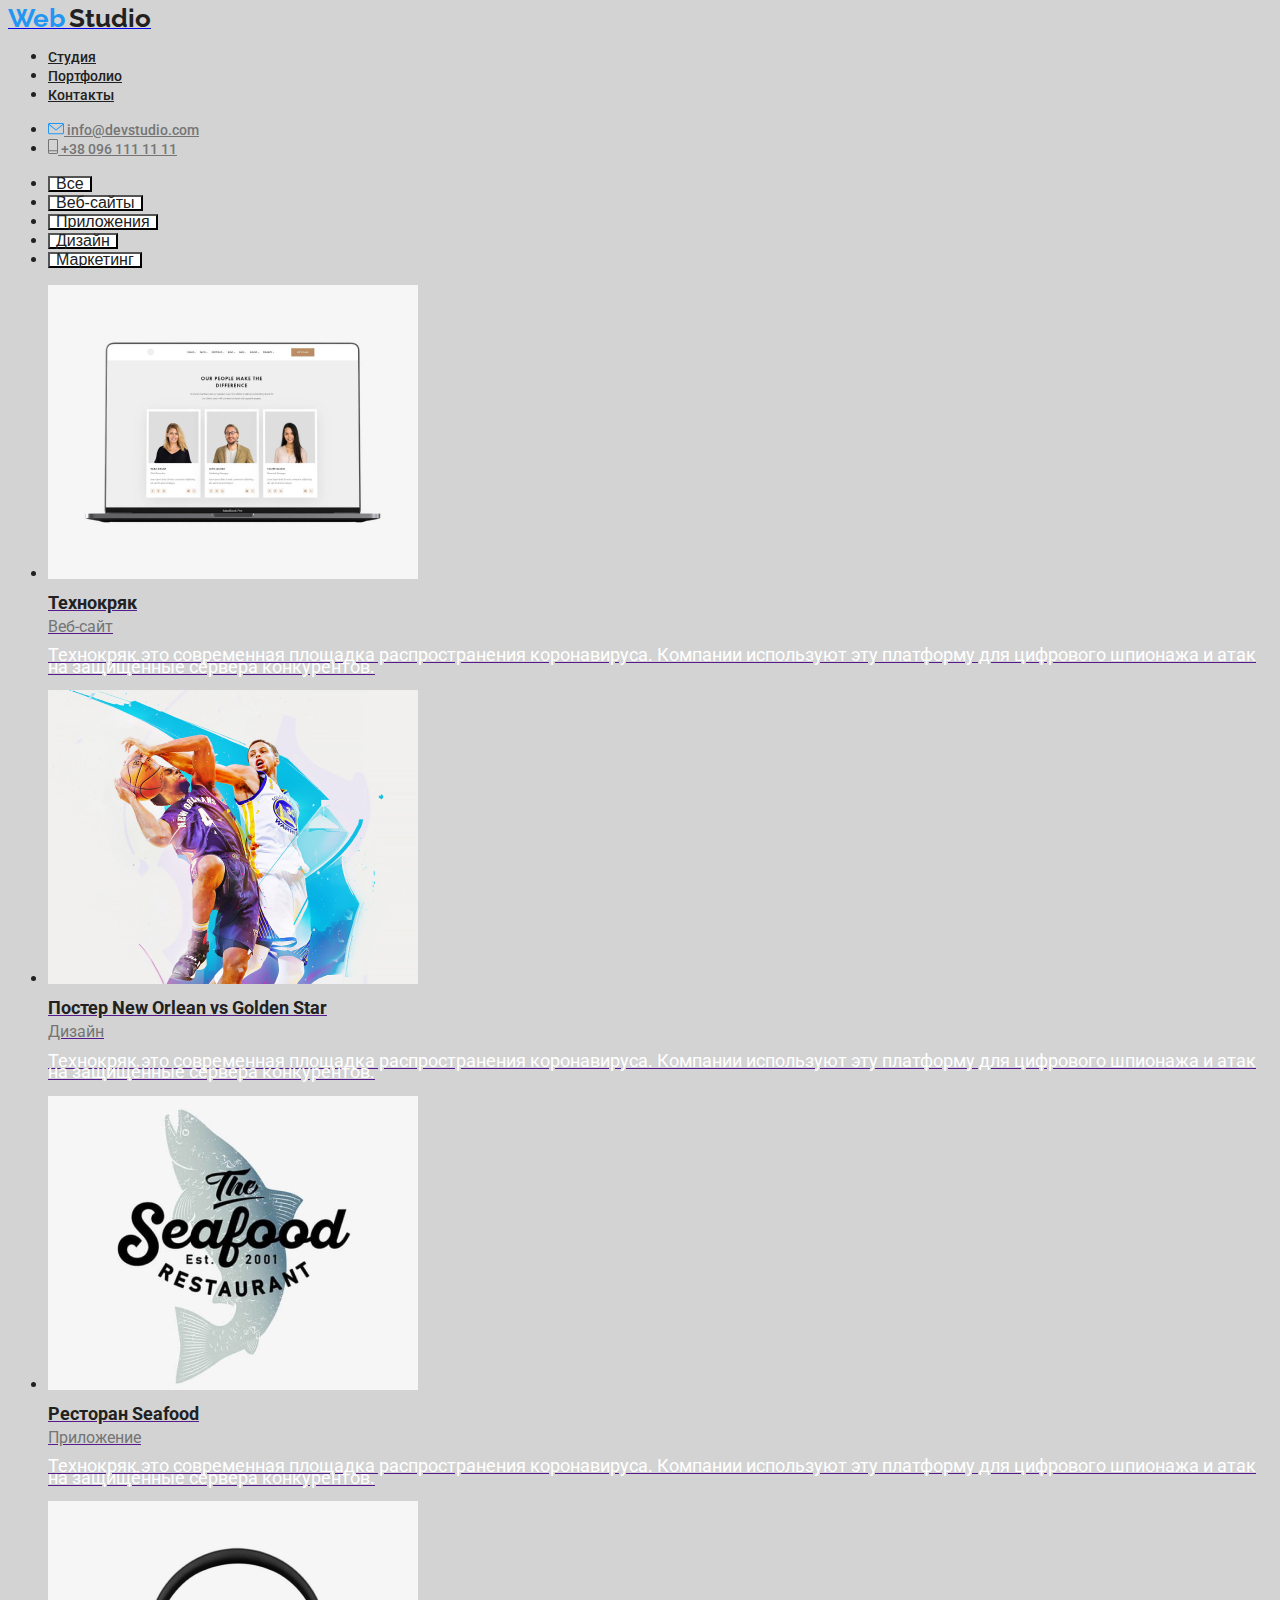
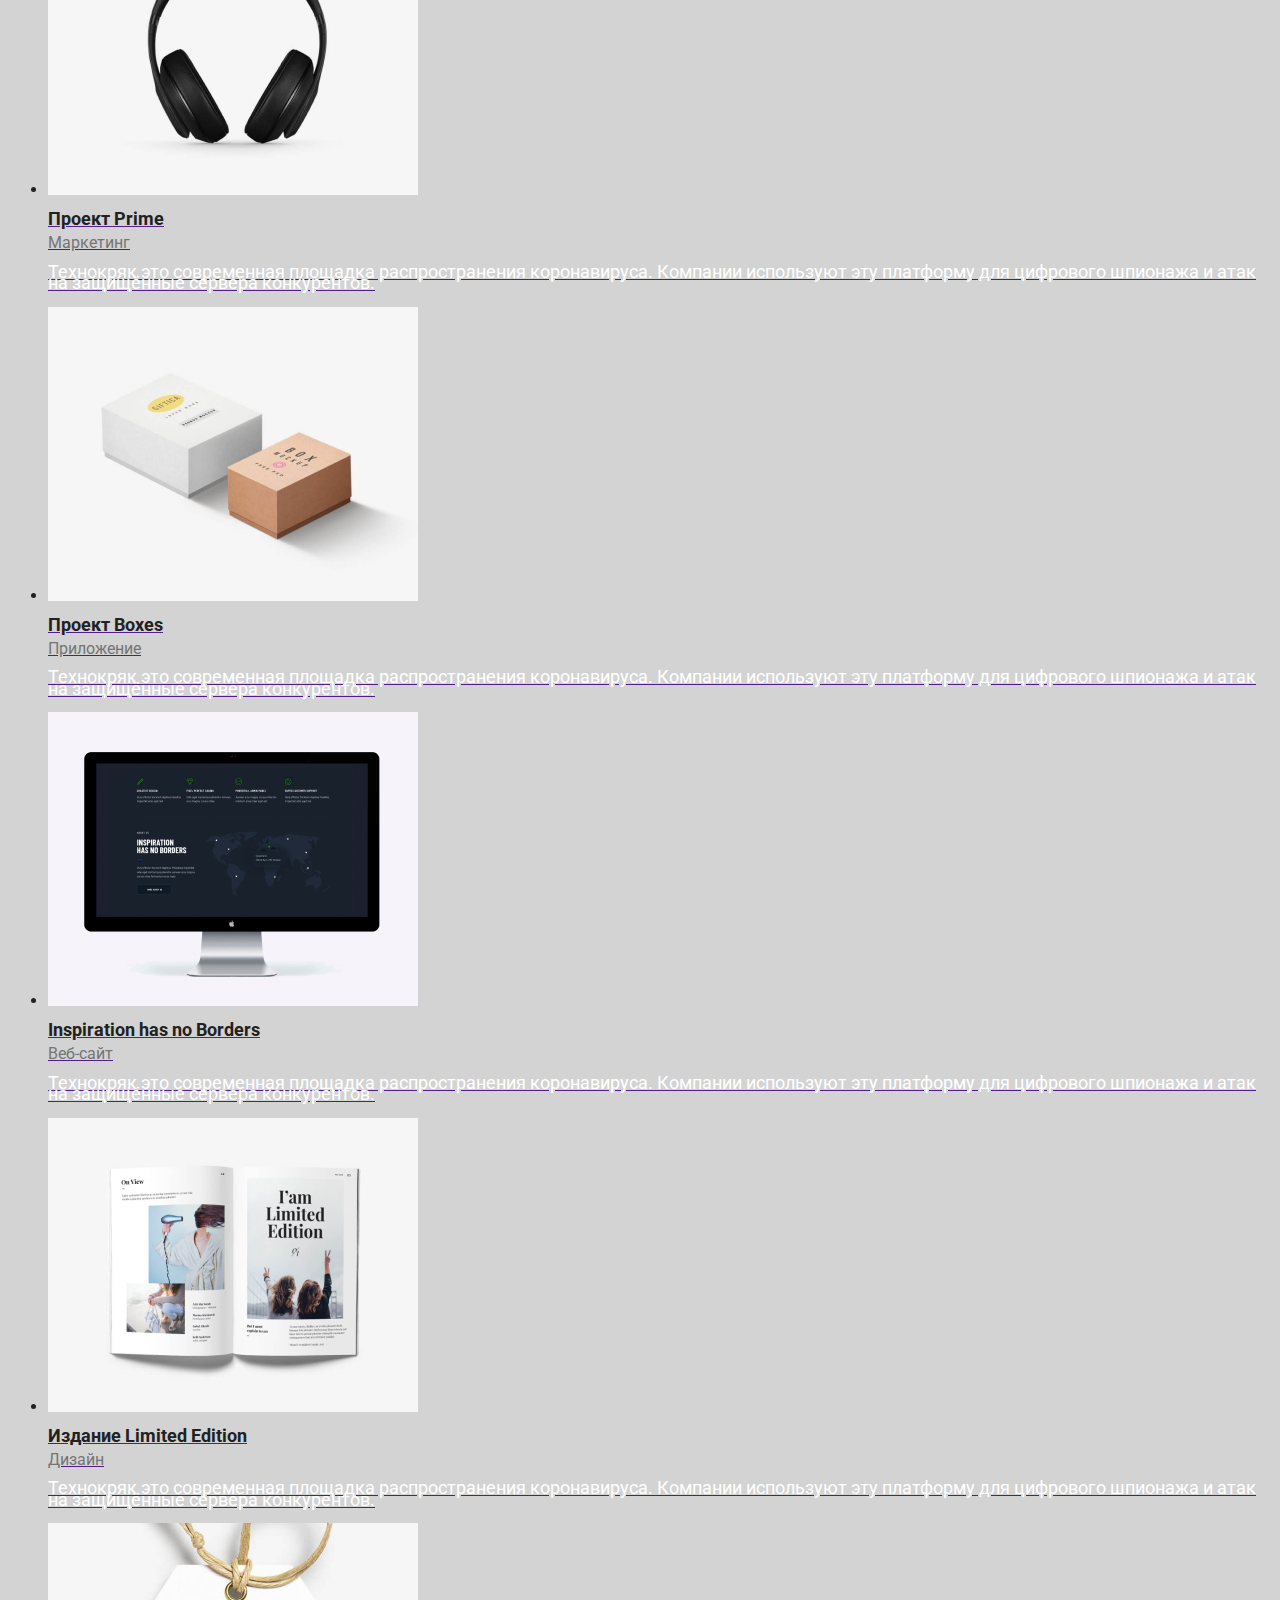
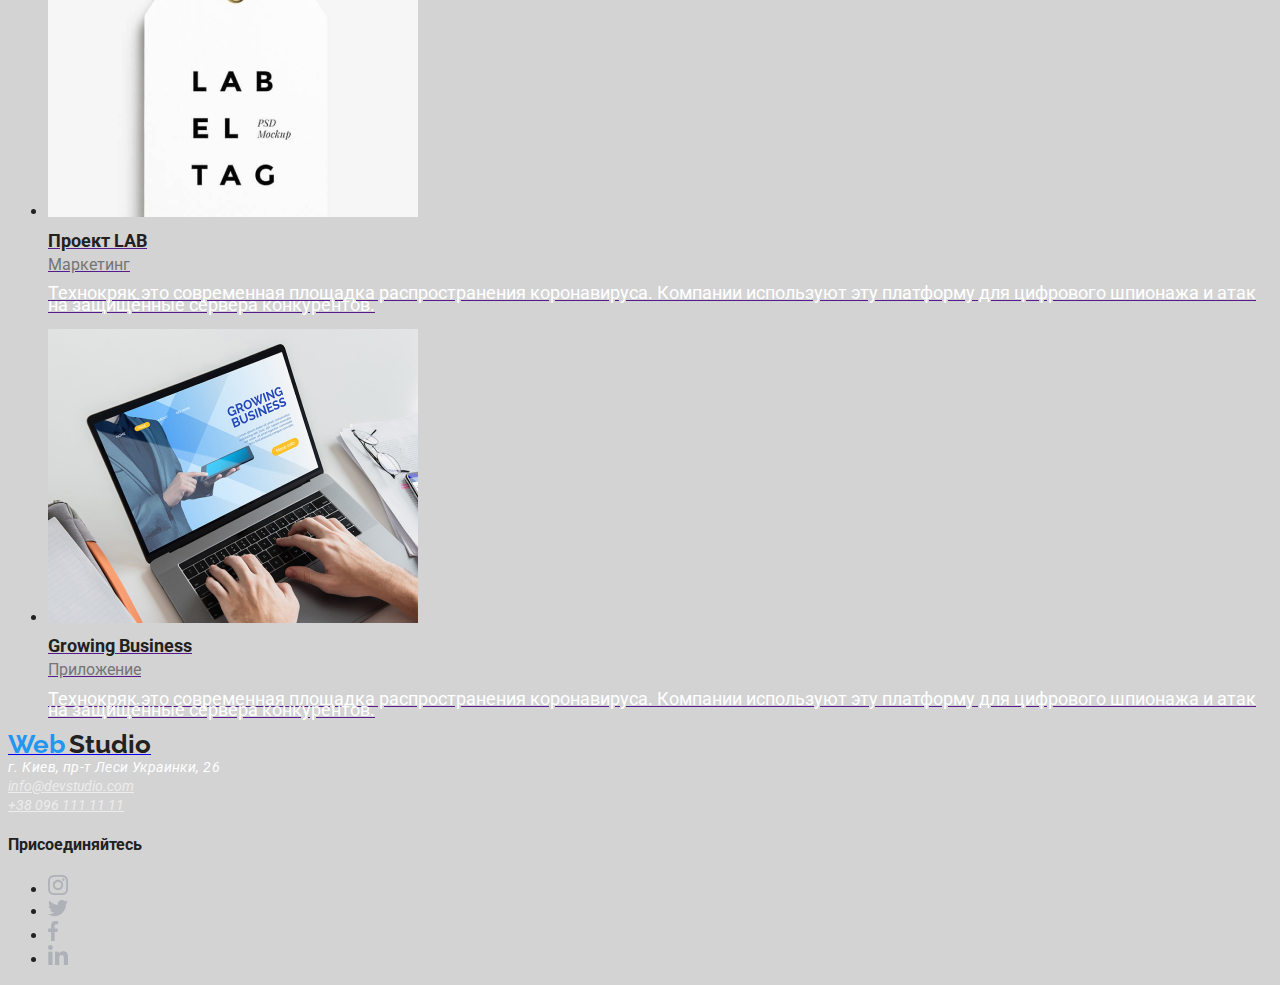
==== portfolio.html @ d421c1b0 "hw3" ====
<!DOCTYPE html>
<html lang="ru">
<head>
    <meta charset="UTF-8">
    <meta name="viewport" content="width=device-width, initial-scale=1.0">
    <title>Web Studio</title>
    <link href="https://fonts.googleapis.com/css2?family=Raleway&family=Roboto:wght@400;500;700;900&display=swap" rel="stylesheet">
    <link rel="stylesheet" href="./css/style.css">
</head>
<body>
    <!--Шапка-->
  <header>
      <nav>
            <a class="logo" href="./index.html"><span class="logo-web"> Web</span> <span class="logo-studio">Studio</span></a>
               <ul class="site-nav">
                   <li><a class="site-nav-studio" href="./index.html">Студия</a></li>
                   <li><a class="site-nav-portfolio" href="./portfolio.html">Портфолио</a></li>
                   <li><a class="site-nav-contacts" href="">Контакты</a></li>
               </ul>

                <ul class=" contacts-nav">
                   <li><a class="contacts-nav-meil" href="mailto:info@devstudio.com"><img src="./img/envelope.svg" alt="logo"> info@devstudio.com</a></li>
                   <li><a class="contacts-nav-tel" href="tel:+380961111111"><img src="./img/Vector.svg" alt="logo"> +38 096 111 11 11</a></li>
               </ul>
       </nav>

   </header> 
<!--main conteiner-->
     <main>
         <ul>
             <li><button class="button" type="button">Все</button></li>
             <li><button class="button" type="button">Веб-сайты</button></li>
             <li><button class="button" type="button">Приложения</button></li>
             <li><button class="button" type="button">Дизайн</button></li>
             <li><button class="button" type="button">Маркетинг</button></li>
         </ul>

          <ul>
              <li>
                  <a href=""><img src="./img/portfolio/tehnokryak.jpg" alt="Технокряк" width="370">
                  <h2 class="galery-title">Технокряк</h2>
                  <p class="galery-description">Веб-сайт</p>
                  <p class="description-text">Технокряк это современная площадка распространения коронавируса. Компании используют эту платформу для цифрового шпионажа и атак на защищённые сервера конкурентов.</p></a>
              </li>

              <li>
                  <a href=""><img src="./img/portfolio/new-orlean.jpg" alt="Постер New Orlean vs Golden Star" width="370">
                  <h2 class="galery-title">Постер New Orlean vs Golden Star</h2>
                  <p class="galery-description">Дизайн</p>
                  <p class="description-text">Технокряк это современная площадка распространения коронавируса. Компании используют эту платформу для цифрового шпионажа и атак на защищённые сервера конкурентов.</p></a>
             </li>
              <li>
                 <a href=""><img src="./img/portfolio/seafood.jpg" alt="Ресторан Seafood" width="370">
                 <h2 class="galery-title">Ресторан Seafood</h2>
                 <p class="galery-description">Приложение</p>
                 <p class="description-text">Технокряк это современная площадка распространения коронавируса. Компании используют эту платформу для цифрового шпионажа и атак на защищённые сервера конкурентов.</p></a>
             </li>

              <li>
                 <a href=""><img src="./img/portfolio/prime.jpg" alt="Проект Prime" width="370">
                 <h2 class="galery-title">Проект Prime</h2>
                 <p class="galery-description">Маркетинг</p>
                 <p class="description-text">Технокряк это современная площадка распространения коронавируса. Компании используют эту платформу для цифрового шпионажа и атак на защищённые сервера конкурентов.</p></a>
             </li>

              <li>
                 <a href=""><img src="./img/portfolio/boxes.jpg" alt="Проект Boxes" width="370">
                 <h2 class="galery-title">Проект Boxes</h2>
                 <p class="galery-description">Приложение</p>
                 <p class="description-text">Технокряк это современная площадка распространения коронавируса. Компании используют эту платформу для цифрового шпионажа и атак на защищённые сервера конкурентов.</p></a>
             </li>

              <li>
                 <a href=""><img src="./img/portfolio/inspiration.jpg" alt="Inspiration has no Borders" width="370">
                 <h2 class="galery-title">Inspiration has no Borders</h2>
                 <p class="galery-description">Веб-сайт</p>
                 <p class="description-text">Технокряк это современная площадка распространения коронавируса. Компании используют эту платформу для цифрового шпионажа и атак на защищённые сервера конкурентов.</p></a>
             </li>

              <li>
                 <a href=""><img src="./img/portfolio/limited.jpg" alt="Издание Limited Edition" width="370">
                 <h2 class="galery-title">Издание Limited Edition</h2>
                 <p class="galery-description">Дизайн</p>
                 <p class="description-text">Технокряк это современная площадка распространения коронавируса. Компании используют эту платформу для цифрового шпионажа и атак на защищённые сервера конкурентов.</p></a>
             </li>

              <li>
                 <a href=""><img src="./img/portfolio/lab.jpg" alt="Проект LAB" width="370">
                 <h2 class="galery-title">Проект LAB</h2>
                 <p class="galery-description">Маркетинг</p>
                 <p class="description-text">Технокряк это современная площадка распространения коронавируса. Компании используют эту платформу для цифрового шпионажа и атак на защищённые сервера конкурентов.</p></a>
             </li>

             <li>
                 <a href=""><img src="./img/portfolio/growing.jpg" alt="Growing Business" width="370">
                 <h2 class="galery-title">Growing Business</h2>
                 <p class="galery-description">Приложение</p>
                 <p class="description-text">Технокряк это современная площадка распространения коронавируса. Компании используют эту платформу для цифрового шпионажа и атак на защищённые сервера конкурентов.</p></a>
             </li>
         </ul>
     </main>

      <!---Подвал-->
      <footer>
        <a class="logo" href="./index.html"><span class="logo-web"> Web</span> <span class="logo-studio">Studio</span></a>
    
        <address class="address-footer">
          <span class="address">г. Киев, пр-т Леси Украинки, 26</span> <br>
          <a class="contacts-footer-meil" href="mailto:info@devstudio.com">info@devstudio.com</a> <br>
          <a class="contacts-footer-tel" href="tel:+380961111111">+38 096 111 11 11</a>
        </address>
    
    <!---Присоединяйтесь-->
    <h4 class="social-networks-title">Присоединяйтесь</h4>
    <ul class="social-networks-list">
        <li><a class="linc" href=""><img src="./img/instagram2.svg" alt="instagram"></a></li>
        <li><a class="linc" href=""><img src="./img/twitter.svg" alt="twitter"></a></li>
        <li><a class="linc" href=""><img src="./img/fb.svg" alt="facebook"></a></li>
        <li><a class="linc" href=""><img src="./img/ld.svg" alt="in"></a></li>
           
    </ul>

   </footer>
</body>
</html>
---- css/style.css ----
/*Основной цвет текста #212121 */ 
/*Вторичный цвет текста #757575 */
/*Белый цвет текста #FFFFFF */
/*Акцент #2196F3 */
:root{
    --main-text-color:#212121;
    --secondary-text-color:#757575;
    --white-text-color:#FFFFFF;
    --accent-text-color:#2196F3;
}

body{
    font-family: Roboto,sans-serif;
    color:var(--main-text-color);
    background-color: lightgrey;
}

.logo-web{
    color:var(--accent-text-color);
    font-family: Raleway;
    font-style: normal;
    font-weight: bold;
    font-size: 26px;
    line-height: 0.84;
}

.logo-studio{
    color:var(--main-text-color); 
    font-family: Raleway;
    font-style: normal;
    font-weight: bold;
    font-size: 26px;
    line-height: 0.84;
}
.logo-studio:hover{
    color:var(--accent-text-color);
}


.logo:focus{
    color:var(--accent-text-color);
}

.site-nav >li>a{
    color:var(--main-text-color);
    font-weight: 500;
    font-size: 14px;
    line-height: 0.85;
    
}
.site-nav>li>a:hover{
    color:var(--accent-text-color);
}
.site-nav>li>a:focus{
    color:var(--accent-text-color);
}
.contacts-nav>li>a{
    color:var(--secondary-text-color);
    font-weight: 500;
    font-size: 14px;
    line-height: 0.85;
}
.contacts-nav>li>a:hover{
    color:var(--accent-text-color);
}
.contacts-nav>li>a:focus{
    color:var(--accent-text-color);
}
.hero-section-title{
 color:var(--white-text-color);
 font-weight: 900;
 font-size: 44px;
 line-height: 0.73;
}
.hero-section-button{
 color:var(--white-text-color);
 font-weight: bold;
 font-size: 16px;
 line-height: 0.53;
 background-color:var(--accent-text-color);
}
.hero-section-button:hover{
    color:var(--accent-text-color);
    background-color:var(--white-text-color);  
}
.hero-section-button:focus{
    color:var(--accent-text-color);
    background-color:var(--white-text-color);  
}
.advantages-title{
 font-weight: bold;
 font-size: 14px;
 line-height: 0.86;

}
.advantages-description{
 color:var(--secondary-text-color);
 font-weight: normal;  
 font-size: 14px;
 line-height: 0.58;
}
.section-title{
 font-weight: bold;   
 font-size: 36px;
 line-height: 0.86;

}
.work-section-title{
 color:var(--white-text-color);
 font-weight: bold;
 font-size: 14px;
 line-height: 0.88;
}
.command-name{
 font-style: normal;
 font-weight: 500;
 font-size: 16px;
 line-height: 0.84;
}
.description{
 color:var(--secondary-text-color);   
 font-weight: normal;
 font-size: 16px;
 line-height: 0.84;
}
.address{
    color:var(--white-text-color);
    font-weight: normal;
    font-size: 14px;
    line-height: 0.58;
    letter-spacing: 0.03em;
}
.contacts-footer-meil{
    color: rgba(255, 255, 255, 0.6);
    font-weight: normal;
    font-size: 14px;
    line-height: 0.58;
}

.contacts-footer-tel{
    color: rgba(255, 255, 255, 0.6);
    font-weight: normal;
    font-size: 14px;
    line-height: 0.58;
}

.galery-title{
 color:var(--main-text-color);
 font-weight: bold;
 font-size: 18px;
 line-height: 0.5;
}
.galery-description{
 color:var(--secondary-text-color);   
 font-weight: normal;
 font-size: 16px;
 line-height: 0.53;
}
.description-text{
 color:var(--white-text-color);   
 font-weight: normal;
 font-size: 18px;
 line-height: 0.64;
}
.button{
 background:var(--white-text-color);
 color:var(--main-text-color);  
 font-weight: 500;
 font-size: 16px;
 line-height: 0.62;
}
.button:hover{
    background:var(--accent-text-color);
    color:var(--white-text-color); 
    font-weight: 500;
    font-size: 16px;
    line-height: 0.62;
   }

   .button:focus{
    background:var(--accent-text-color);
    color:var(--white-text-color); 
    font-weight: 500;
    font-size: 16px;
    line-height: 0.62;
   }
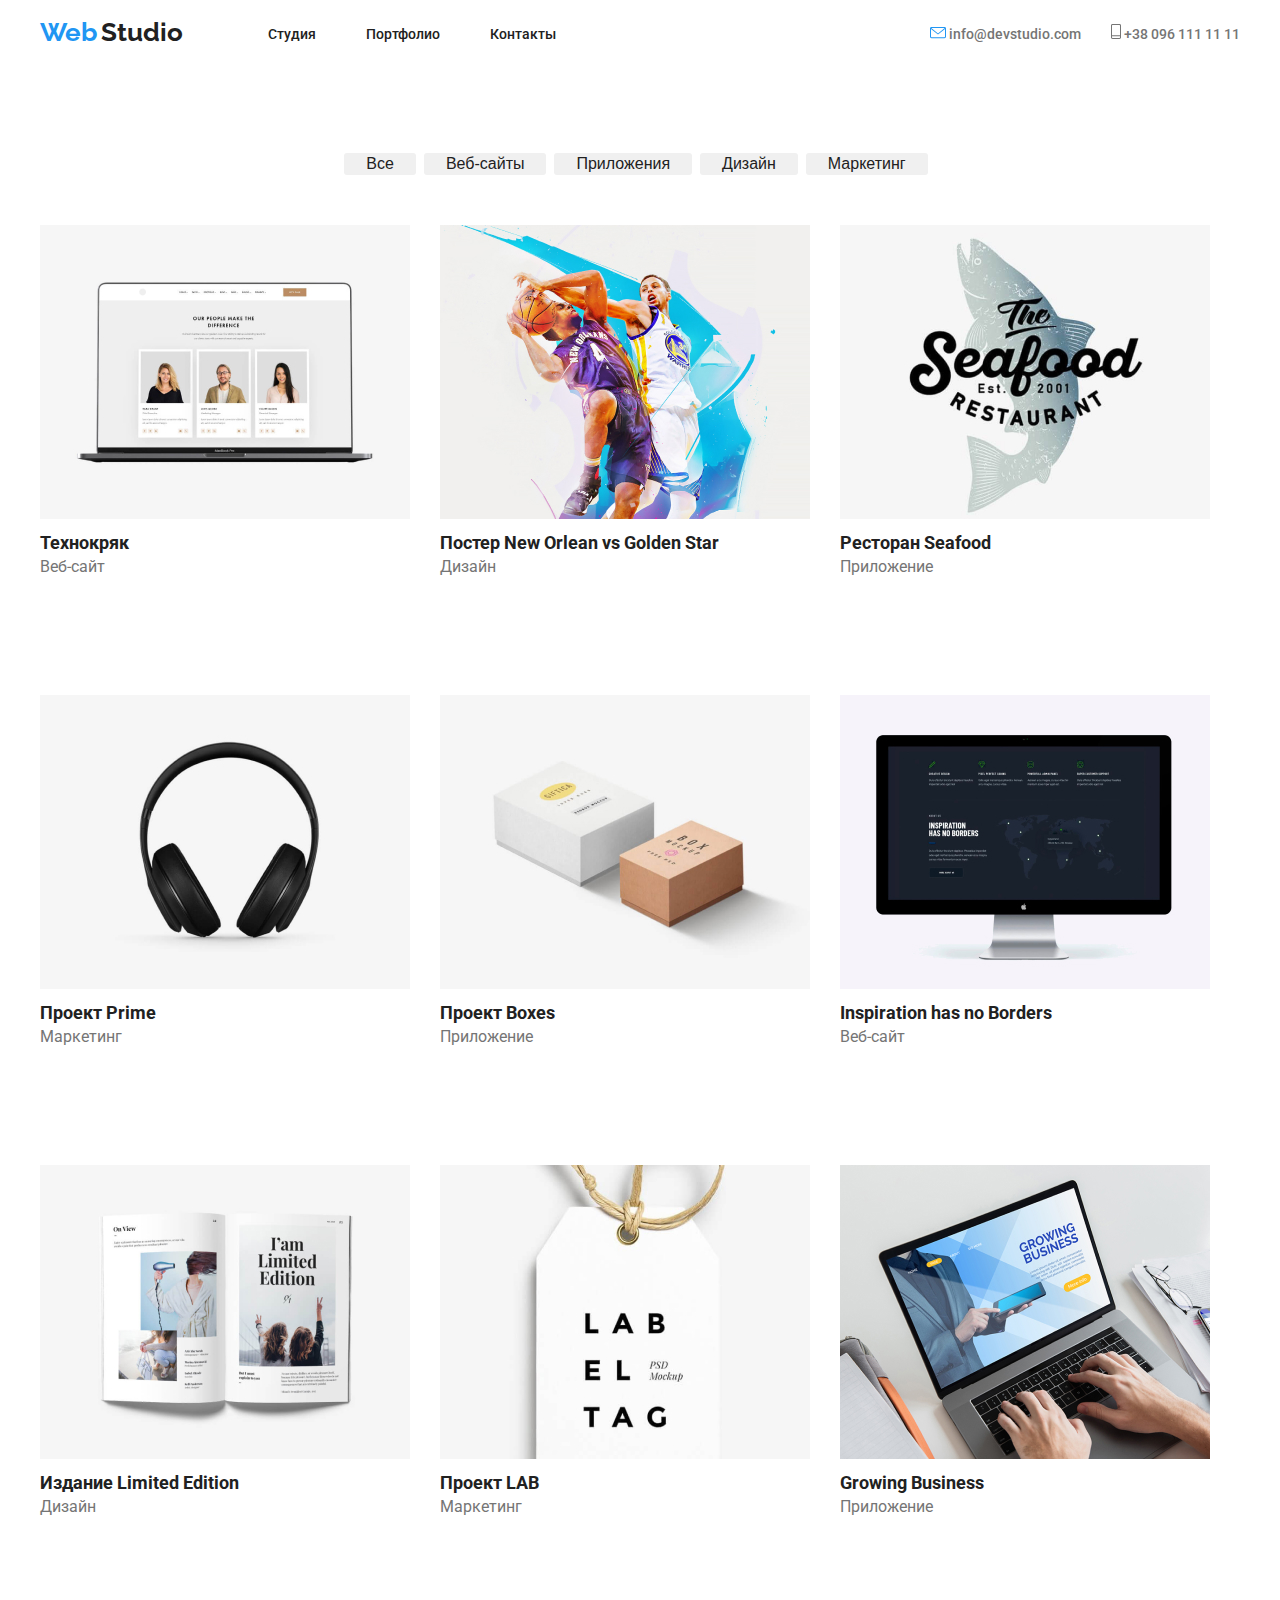
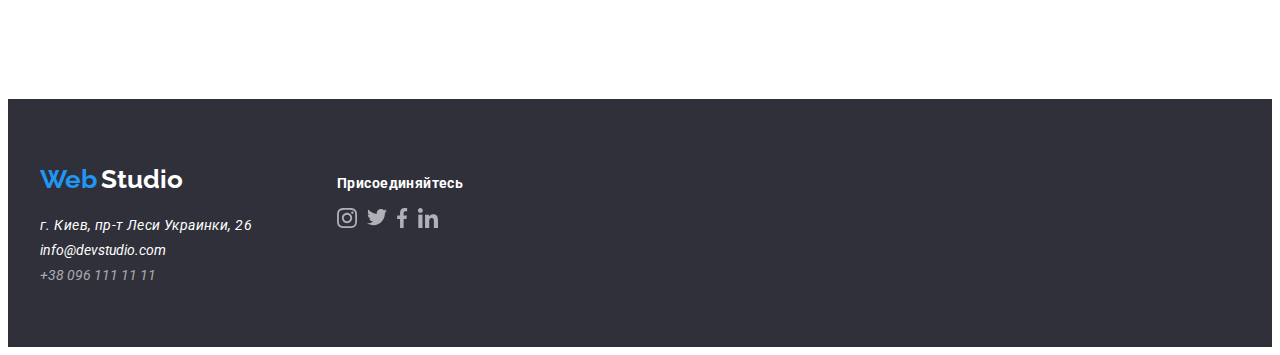
==== commit d228cc31: "hw3" ====
--- a/portfolio.html
+++ b/portfolio.html
@@ -9,117 +9,128 @@
 </head>
 <body>
     <!--Шапка-->
-  <header>
-      <nav>
+  <header class="header-page">
+      <div class="conteiner">
+         <nav class="main-nav">
             <a class="logo" href="./index.html"><span class="logo-web"> Web</span> <span class="logo-studio">Studio</span></a>
                <ul class="site-nav">
-                   <li><a class="site-nav-studio" href="./index.html">Студия</a></li>
-                   <li><a class="site-nav-portfolio" href="./portfolio.html">Портфолио</a></li>
-                   <li><a class="site-nav-contacts" href="">Контакты</a></li>
+                   <li class="item"><a class="site-nav-studio" href="./index.html">Студия</a></li>
+                   <li class="item"><a class="site-nav-portfolio" href="./portfolio.html">Портфолио</a></li>
+                   <li class="item"><a class="site-nav-contacts" href="">Контакты</a></li>
                </ul>
 
                 <ul class=" contacts-nav">
-                   <li><a class="contacts-nav-meil" href="mailto:info@devstudio.com"><img src="./img/envelope.svg" alt="logo"> info@devstudio.com</a></li>
-                   <li><a class="contacts-nav-tel" href="tel:+380961111111"><img src="./img/Vector.svg" alt="logo"> +38 096 111 11 11</a></li>
+                   <li class="item"><a class="contacts-nav-meil" href="mailto:info@devstudio.com"><img src="./img/envelope.svg" alt="logo"> info@devstudio.com</a></li>
+                   <li class="item"><a class="contacts-nav-tel" href="tel:+380961111111"><img src="./img/Vector.svg" alt="logo"> +38 096 111 11 11</a></li>
                </ul>
-       </nav>
+         </nav>
+     </div>
+   </header> 
 
-   </header> 
 <!--main conteiner-->
      <main>
-         <ul>
-             <li><button class="button" type="button">Все</button></li>
-             <li><button class="button" type="button">Веб-сайты</button></li>
-             <li><button class="button" type="button">Приложения</button></li>
-             <li><button class="button" type="button">Дизайн</button></li>
-             <li><button class="button" type="button">Маркетинг</button></li>
-         </ul>
+         <div class="conteiner">
+             <ul class="btn">
+                 <li class="btn-element"><button class="button" type="button">Все</button></li>
+                 <li class="btn-element"><button class="button" type="button">Веб-сайты</button></li>
+                 <li class="btn-element"><button class="button" type="button">Приложения</button></li>
+                 <li class="btn-element" ><button class="button" type="button">Дизайн</button></li>
+                 <li class="btn-element"><button class="button" type="button">Маркетинг</button></li>
+             </ul>
 
-          <ul>
-              <li>
-                  <a href=""><img src="./img/portfolio/tehnokryak.jpg" alt="Технокряк" width="370">
-                  <h2 class="galery-title">Технокряк</h2>
-                  <p class="galery-description">Веб-сайт</p>
-                  <p class="description-text">Технокряк это современная площадка распространения коронавируса. Компании используют эту платформу для цифрового шпионажа и атак на защищённые сервера конкурентов.</p></a>
-              </li>
+               <ul class="galery">
+                   <li class="galery-element">
+                      <a href=""><img src="./img/portfolio/tehnokryak.jpg" alt="Технокряк" width="370">
+                      <h2 class="galery-title">Технокряк</h2>
+                      <p class="galery-description">Веб-сайт</p>
+                      <p class="description-text">Технокряк это современная площадка распространения коронавируса. Компании используют эту платформу для цифрового шпионажа и атак на защищённые сервера конкурентов.</p></a>
+                   </li>
 
-              <li>
-                  <a href=""><img src="./img/portfolio/new-orlean.jpg" alt="Постер New Orlean vs Golden Star" width="370">
-                  <h2 class="galery-title">Постер New Orlean vs Golden Star</h2>
-                  <p class="galery-description">Дизайн</p>
-                  <p class="description-text">Технокряк это современная площадка распространения коронавируса. Компании используют эту платформу для цифрового шпионажа и атак на защищённые сервера конкурентов.</p></a>
-             </li>
-              <li>
-                 <a href=""><img src="./img/portfolio/seafood.jpg" alt="Ресторан Seafood" width="370">
-                 <h2 class="galery-title">Ресторан Seafood</h2>
-                 <p class="galery-description">Приложение</p>
-                 <p class="description-text">Технокряк это современная площадка распространения коронавируса. Компании используют эту платформу для цифрового шпионажа и атак на защищённые сервера конкурентов.</p></a>
-             </li>
+                   <li class="galery-element">
+                      <a href=""><img src="./img/portfolio/new-orlean.jpg" alt="Постер New Orlean vs Golden Star" width="370">
+                      <h2 class="galery-title">Постер New Orlean vs Golden Star</h2>
+                      <p class="galery-description">Дизайн</p>
+                      <p class="description-text">Технокряк это современная площадка распространения коронавируса. Компании используют эту платформу для цифрового шпионажа и атак на защищённые сервера конкурентов.</p></a>
+                   </li>
+                   <li class="galery-element">
+                      <a href=""><img src="./img/portfolio/seafood.jpg" alt="Ресторан Seafood" width="370">
+                      <h2 class="galery-title">Ресторан Seafood</h2>
+                      <p class="galery-description">Приложение</p>
+                      <p class="description-text">Технокряк это современная площадка распространения коронавируса. Компании используют эту платформу для цифрового шпионажа и атак на защищённые сервера конкурентов.</p></a>
+                  </li>
 
-              <li>
-                 <a href=""><img src="./img/portfolio/prime.jpg" alt="Проект Prime" width="370">
-                 <h2 class="galery-title">Проект Prime</h2>
-                 <p class="galery-description">Маркетинг</p>
-                 <p class="description-text">Технокряк это современная площадка распространения коронавируса. Компании используют эту платформу для цифрового шпионажа и атак на защищённые сервера конкурентов.</p></a>
-             </li>
+                   <li class="galery-element">
+                      <a href=""><img src="./img/portfolio/prime.jpg" alt="Проект Prime" width="370">
+                      <h2 class="galery-title">Проект Prime</h2>
+                      <p class="galery-description">Маркетинг</p>
+                      <p class="description-text">Технокряк это современная площадка распространения коронавируса. Компании используют эту платформу для цифрового шпионажа и атак на защищённые сервера конкурентов.</p></a>
+                  </li>
 
-              <li>
-                 <a href=""><img src="./img/portfolio/boxes.jpg" alt="Проект Boxes" width="370">
-                 <h2 class="galery-title">Проект Boxes</h2>
-                 <p class="galery-description">Приложение</p>
-                 <p class="description-text">Технокряк это современная площадка распространения коронавируса. Компании используют эту платформу для цифрового шпионажа и атак на защищённые сервера конкурентов.</p></a>
-             </li>
+                   <li class="galery-element">
+                     <a href=""><img src="./img/portfolio/boxes.jpg" alt="Проект Boxes" width="370">
+                     <h2 class="galery-title">Проект Boxes</h2>
+                     <p class="galery-description">Приложение</p>
+                     <p class="description-text">Технокряк это современная площадка распространения коронавируса. Компании используют эту платформу для цифрового шпионажа и атак на защищённые сервера конкурентов.</p></a>
+                  </li>
 
-              <li>
-                 <a href=""><img src="./img/portfolio/inspiration.jpg" alt="Inspiration has no Borders" width="370">
-                 <h2 class="galery-title">Inspiration has no Borders</h2>
-                 <p class="galery-description">Веб-сайт</p>
-                 <p class="description-text">Технокряк это современная площадка распространения коронавируса. Компании используют эту платформу для цифрового шпионажа и атак на защищённые сервера конкурентов.</p></a>
-             </li>
+                   <li class="galery-element">
+                     <a href=""><img src="./img/portfolio/inspiration.jpg" alt="Inspiration has no Borders" width="370">
+                     <h2 class="galery-title">Inspiration has no Borders</h2>
+                     <p class="galery-description">Веб-сайт</p>
+                     <p class="description-text">Технокряк это современная площадка распространения коронавируса. Компании используют эту платформу для цифрового шпионажа и атак на защищённые сервера конкурентов.</p></a>
+                  </li>
 
-              <li>
-                 <a href=""><img src="./img/portfolio/limited.jpg" alt="Издание Limited Edition" width="370">
-                 <h2 class="galery-title">Издание Limited Edition</h2>
-                 <p class="galery-description">Дизайн</p>
-                 <p class="description-text">Технокряк это современная площадка распространения коронавируса. Компании используют эту платформу для цифрового шпионажа и атак на защищённые сервера конкурентов.</p></a>
-             </li>
+                  <li class="galery-element">
+                     <a href=""><img src="./img/portfolio/limited.jpg" alt="Издание Limited Edition" width="370">
+                     <h2 class="galery-title">Издание Limited Edition</h2>
+                     <p class="galery-description">Дизайн</p>
+                     <p class="description-text">Технокряк это современная площадка распространения коронавируса. Компании используют эту платформу для цифрового шпионажа и атак на защищённые сервера конкурентов.</p></a>
+                 </li>
 
-              <li>
-                 <a href=""><img src="./img/portfolio/lab.jpg" alt="Проект LAB" width="370">
-                 <h2 class="galery-title">Проект LAB</h2>
-                 <p class="galery-description">Маркетинг</p>
-                 <p class="description-text">Технокряк это современная площадка распространения коронавируса. Компании используют эту платформу для цифрового шпионажа и атак на защищённые сервера конкурентов.</p></a>
-             </li>
+                 <li class="galery-element">
+                     <a href=""><img src="./img/portfolio/lab.jpg" alt="Проект LAB" width="370">
+                     <h2 class="galery-title">Проект LAB</h2>
+                     <p class="galery-description">Маркетинг</p>
+                     <p class="description-text">Технокряк это современная площадка распространения коронавируса. Компании используют эту платформу для цифрового шпионажа и атак на защищённые сервера конкурентов.</p></a>
+                 </li>
 
-             <li>
-                 <a href=""><img src="./img/portfolio/growing.jpg" alt="Growing Business" width="370">
-                 <h2 class="galery-title">Growing Business</h2>
-                 <p class="galery-description">Приложение</p>
-                 <p class="description-text">Технокряк это современная площадка распространения коронавируса. Компании используют эту платформу для цифрового шпионажа и атак на защищённые сервера конкурентов.</p></a>
-             </li>
-         </ul>
+                  <li class="galery-element">
+                     <a href=""><img src="./img/portfolio/growing.jpg" alt="Growing Business" width="370">
+                     <h2 class="galery-title">Growing Business</h2>
+                     <p class="galery-description">Приложение</p>
+                     <p class="description-text">Технокряк это современная площадка распространения коронавируса. Компании используют эту платформу для цифрового шпионажа и атак на защищённые сервера конкурентов.</p></a>
+                  </li>
+              </ul>
+          </div>
      </main>
 
       <!---Подвал-->
-      <footer>
-        <a class="logo" href="./index.html"><span class="logo-web"> Web</span> <span class="logo-studio">Studio</span></a>
-    
-        <address class="address-footer">
-          <span class="address">г. Киев, пр-т Леси Украинки, 26</span> <br>
-          <a class="contacts-footer-meil" href="mailto:info@devstudio.com">info@devstudio.com</a> <br>
-          <a class="contacts-footer-tel" href="tel:+380961111111">+38 096 111 11 11</a>
-        </address>
-    
-    <!---Присоединяйтесь-->
-    <h4 class="social-networks-title">Присоединяйтесь</h4>
-    <ul class="social-networks-list">
-        <li><a class="linc" href=""><img src="./img/instagram2.svg" alt="instagram"></a></li>
-        <li><a class="linc" href=""><img src="./img/twitter.svg" alt="twitter"></a></li>
-        <li><a class="linc" href=""><img src="./img/fb.svg" alt="facebook"></a></li>
-        <li><a class="linc" href=""><img src="./img/ld.svg" alt="in"></a></li>
-           
-    </ul>
+   <footer class="footer">
+    <div class="conteiner-footer">
+        <div class="flex">
+        <div class="element">
+           <a class="logo" href="./index.html"><span class="logo-web"> Web</span> <span class="logo-studio-footer">Studio</span></a>
 
-   </footer>
+          <address class="address-footer">
+              <span class="address">г. Киев, пр-т Леси Украинки, 26</span> <br>
+              <a class="contacts-footer-meil" href="mailto:info@devstudio.com">info@devstudio.com</a> <br>
+              <a class="contacts-footer-tel" href="tel:+380961111111">+38 096 111 11 11</a>
+          </address>
+         </div>
+ 
+           <!---Присоединяйтесь-->
+      <div class="element">
+           <h4 class="social-networks-title">Присоединяйтесь</h4>
+           <ul class="social-networks-list">
+              <li class="icon-list"><a class="linc" href=""><img src="./img/instagram2.svg" alt="instagram"></a></li>
+              <li class="icon-list"><a class="linc" href=""><img src="./img/twitter.svg" alt="twitter"></a></li>
+              <li class="icon-list"><a class="linc" href=""><img src="./img/fb.svg" alt="facebook"></a></li>
+              <li class="icon-list"><a class="linc" href=""><img src="./img/ld.svg" alt="in"></a></li>
+          </ul>
+         </div>
+     </div>
+  </div>
+
+</footer>
 </body>
 </html>--- a/css/style.css
+++ b/css/style.css
@@ -9,11 +9,40 @@
     --accent-text-color:#2196F3;
 }
 
+
 body{
     font-family: Roboto,sans-serif;
     color:var(--main-text-color);
-    background-color: lightgrey;
-}
+    background-color:white;
+}
+
+.conteiner{
+    width: 1200px;
+    margin-left: auto;
+    margin-right: auto;
+    background-color:white;
+    padding-left: 15px;
+    padding-right: 15px;
+}
+
+.conteiner-footer{
+    width: 1200px;
+    margin-left: auto;
+    margin-right: auto;
+    background-color:#2F303A;
+    padding-left: 15px;
+    padding-right: 15px;  
+}
+
+.list{
+    padding: 0;
+    margin: 0;
+}
+
+li{
+    list-style:none;
+}
+
 
 .logo-web{
     color:var(--accent-text-color);
@@ -31,10 +60,28 @@
     font-weight: bold;
     font-size: 26px;
     line-height: 0.84;
-}
+    margin-right: 85px;
+}
+
+.logo-studio-footer{
+    color:var(--white-text-color); 
+    font-family: Raleway;
+    font-style: normal;
+    font-weight: bold;
+    font-size: 26px;
+    line-height: 0.84;
+    margin-right: 85px; 
+}
+
+.logo-studio-footer:hover{
+    color:var(--accent-text-color);
+}
+
+
 .logo-studio:hover{
     color:var(--accent-text-color);
 }
+
 
 
 .logo:focus{
@@ -48,90 +95,260 @@
     line-height: 0.85;
     
 }
+
 .site-nav>li>a:hover{
     color:var(--accent-text-color);
 }
+
 .site-nav>li>a:focus{
     color:var(--accent-text-color);
-}
+
+}
+
+.site-nav{
+    display: flex;
+}
+
+.site-nav .item:last-child{
+margin-right: 0;
+}
+
+.main-nav{
+    display: flex;
+    align-items: center;
+}
+
+.contacts-nav{
+    margin-left: auto;
+}
+
+.contacts-nav .item{
+    margin-right: 30px;
+}
+
+.contacts-nav .item:last-child{
+    margin-right: 0;
+}
+
+ul {
+    padding-inline-start: 0px;
+}
+
+a{
+    text-decoration: none;
+}
+
+.contacts-nav{
+    display: flex;
+}
+
+.site-nav .item{
+    margin-right: 50px;
+    padding: 0px;
+}
+
 .contacts-nav>li>a{
     color:var(--secondary-text-color);
     font-weight: 500;
     font-size: 14px;
     line-height: 0.85;
 }
+
 .contacts-nav>li>a:hover{
     color:var(--accent-text-color);
 }
+
 .contacts-nav>li>a:focus{
     color:var(--accent-text-color);
 }
+
+.hero-section{
+    text-align: center;
+    background-color: #757575;
+}
+
 .hero-section-title{
  color:var(--white-text-color);
  font-weight: 900;
  font-size: 44px;
- line-height: 0.73;
-}
+ line-height: 1;
+}
+
 .hero-section-button{
+ display: inline-block;
+ padding: 10px 32px;
+ border-radius: 3px;
  color:var(--white-text-color);
  font-weight: bold;
  font-size: 16px;
  line-height: 0.53;
  background-color:var(--accent-text-color);
 }
+
 .hero-section-button:hover{
     color:var(--accent-text-color);
     background-color:var(--white-text-color);  
 }
+
 .hero-section-button:focus{
     color:var(--accent-text-color);
     background-color:var(--white-text-color);  
 }
+
 .advantages-title{
+ margin-top: 30px;
  font-weight: bold;
  font-size: 14px;
  line-height: 0.86;
 
 }
+
+.advantages-section-list{
+    display: flex;
+    margin-top: 94px;
+    align-items: center;
+    margin-bottom: 0px;
+    justify-content: space-between;
+
+}
+
+.advantages-list{
+    width: 270px;
+    margin-right: 30px;
+}
+
+.advantages-list:last-child{
+    margin-right: 0px;
+}
+
 .advantages-description{
  color:var(--secondary-text-color);
  font-weight: normal;  
  font-size: 14px;
- line-height: 0.58;
-}
+ line-height: 1.58;
+ margin-top: 10px;
+}
+
+
+
 .section-title{
  font-weight: bold;   
  font-size: 36px;
  line-height: 0.86;
-
-}
+ text-align: center;
+ margin-top: 94px;
+ margin-bottom: 50px;
+}
+
+.work-section-list{
+    display: flex;
+    justify-content: space-between;
+}
+
+.work-list{
+    width: 370px;
+    margin-right: 30px;
+}
+
+.work-list:last-child{
+    margin-right: 0px;
+}
+
 .work-section-title{
  color:var(--white-text-color);
  font-weight: bold;
  font-size: 14px;
  line-height: 0.88;
-}
+ text-align: center;
+ background-color: #757575;
+}
+
+.command-section-list{
+    display: flex;
+    justify-content: space-between;
+}
+
+.icon{
+    display: flex;
+    justify-content: center;
+}
+
+.icon-list{
+    margin-right: 10px;
+}
+
 .command-name{
  font-style: normal;
  font-weight: 500;
  font-size: 16px;
  line-height: 0.84;
-}
+ text-align: center;
+}
+
 .description{
  color:var(--secondary-text-color);   
  font-weight: normal;
  font-size: 16px;
  line-height: 0.84;
-}
+ text-align: center;
+}
+
+.client-section-list{
+    display: flex;
+    justify-content: space-between;
+}
+
+.client{
+    margin-right: 30px;
+}
+
 .address{
     color:var(--white-text-color);
     font-weight: normal;
     font-size: 14px;
-    line-height: 0.58;
+    line-height: 1.58;
     letter-spacing: 0.03em;
 }
+
+.social-networks-list{
+    display: flex;
+}
+
+.social-networks-title{
+color:var(--white-text-color); 
+font-style: normal;
+font-weight: bold;
+font-size: 14px;
+line-height: 0.86;
+letter-spacing: 0.03em;
+}
+
+.footer{
+    margin-top: 94px;
+    background-color: #2F303A;
+}
+
+.flex{
+    display: flex;
+    align-items: baseline;
+}
+
+.element{
+    
+    margin-right: 69px;
+    margin-top: 60px;
+    margin-bottom: 60px;
+}
+
+.address-footer{
+    margin-top: 20px;
+    line-height: 25px;
+}
+
+
+
 .contacts-footer-meil{
-    color: rgba(255, 255, 255, 0.6);
+    color:var(--white-text-color);
     font-weight: normal;
     font-size: 14px;
     line-height: 0.58;
@@ -144,43 +361,80 @@
     line-height: 0.58;
 }
 
+.btn{
+    display: flex;
+    justify-content: center;
+    margin-top: 94px;
+    margin-bottom: 50px;
+}
+
+.btn-element{
+    margin-right: 8px;
+}
+
+.galery{
+display: flex;
+flex-wrap: wrap;
+}
+
+.galery-element{
+width: 370px;
+margin-right: 30px;
+margin-bottom: 30px;
+}
+
+.galery-element:nth-child(3n){
+margin-right: 0px;
+}
+
+.galery-element:nth-last-child(-n+3){
+    margin-bottom: 0px;
+}
+
 .galery-title{
  color:var(--main-text-color);
  font-weight: bold;
  font-size: 18px;
  line-height: 0.5;
 }
+
 .galery-description{
  color:var(--secondary-text-color);   
  font-weight: normal;
  font-size: 16px;
  line-height: 0.53;
 }
+
 .description-text{
  color:var(--white-text-color);   
  font-weight: normal;
  font-size: 18px;
  line-height: 0.64;
 }
+
 .button{
- background:var(--white-text-color);
- color:var(--main-text-color);  
+ background:rgb(240, 240, 240);
+ color:var(--main-text-color); 
+ padding: 6px 22px; 
+ border: none;
+ border-radius: 3px;
  font-weight: 500;
  font-size: 16px;
  line-height: 0.62;
 }
+
 .button:hover{
-    background:var(--accent-text-color);
-    color:var(--white-text-color); 
-    font-weight: 500;
-    font-size: 16px;
-    line-height: 0.62;
-   }
-
-   .button:focus{
-    background:var(--accent-text-color);
-    color:var(--white-text-color); 
-    font-weight: 500;
-    font-size: 16px;
-    line-height: 0.62;
-   }+  background:var(--accent-text-color);
+  color:var(--white-text-color); 
+  font-weight: 500;
+  font-size: 16px;
+  line-height: 0.62;
+}
+
+ .button:focus{
+   background:var(--accent-text-color);
+   color:var(--white-text-color); 
+   font-weight: 500;
+   font-size: 16px;
+   line-height: 0.62;
+}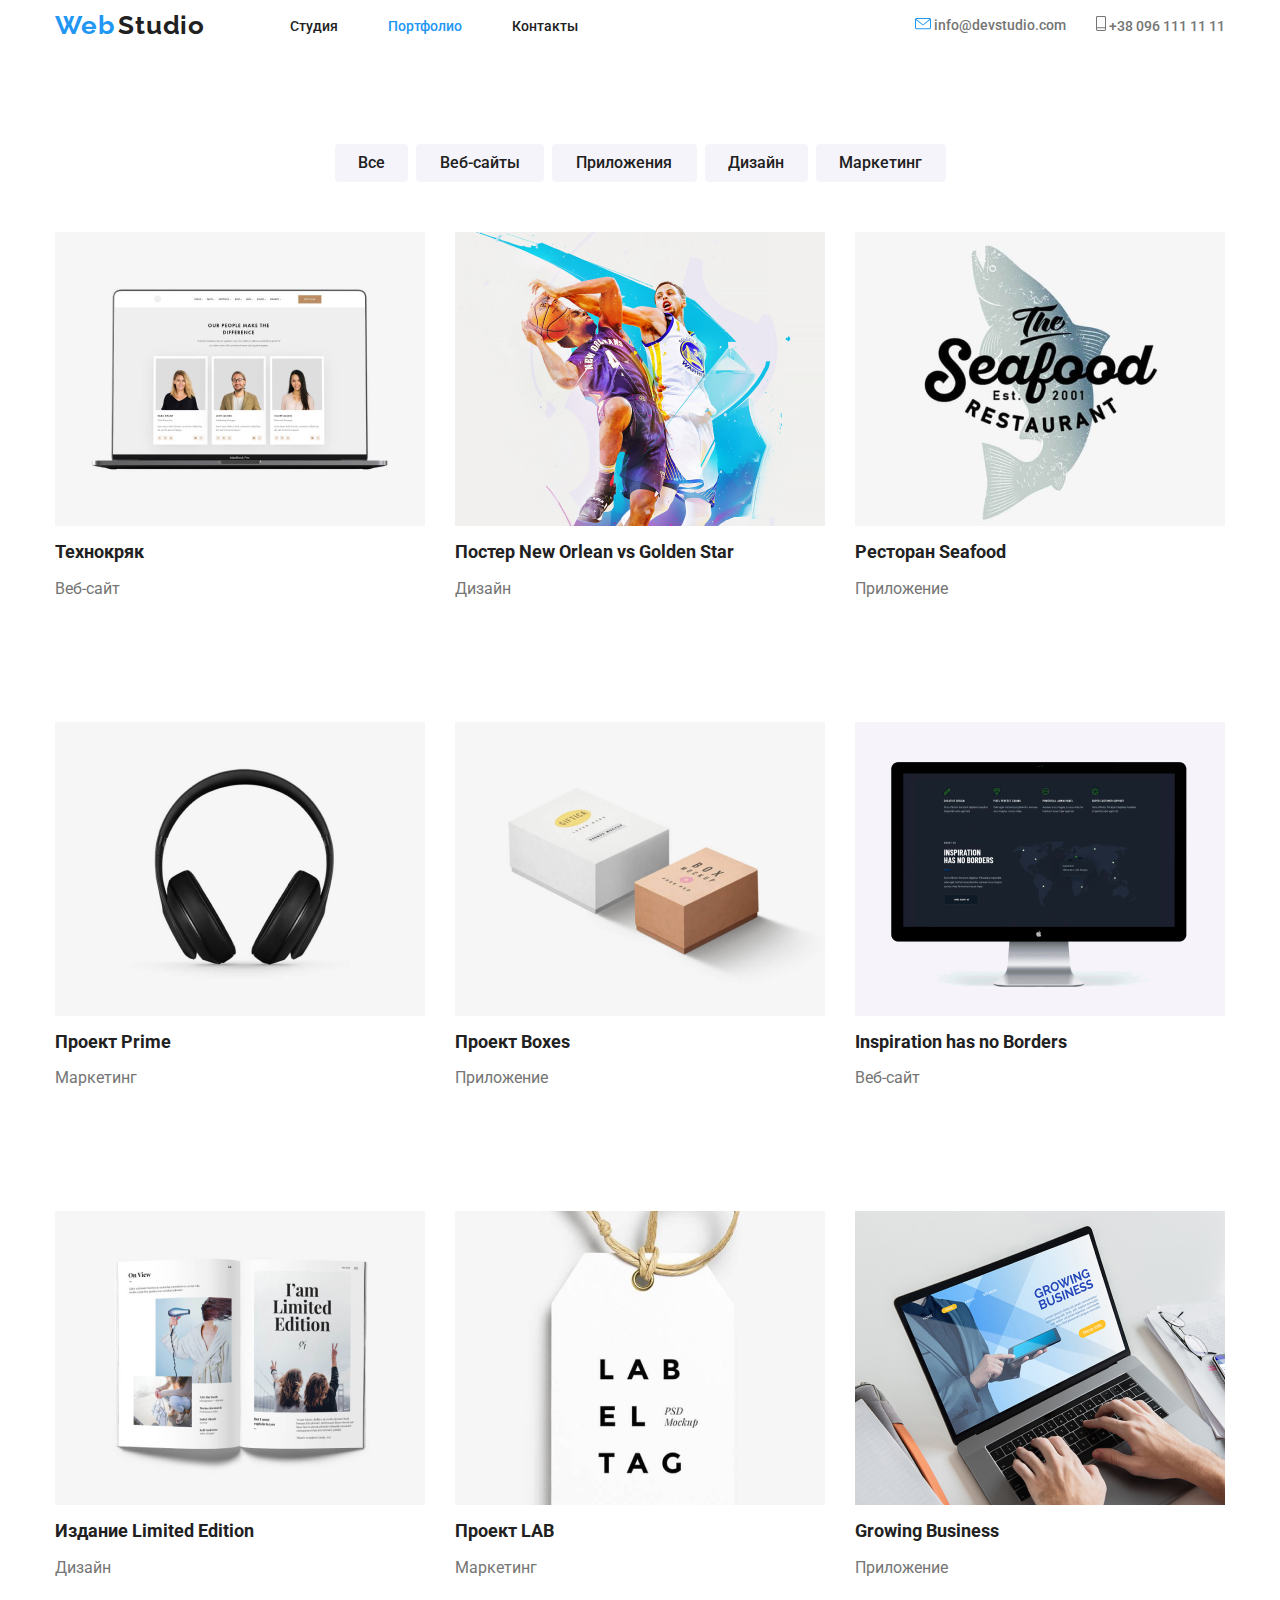
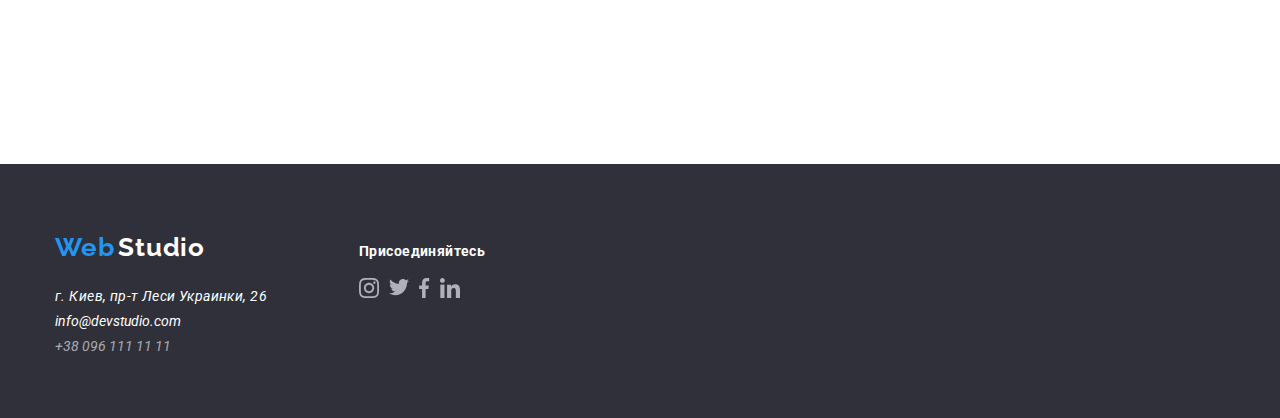
==== commit 56c204e0: "hw3" ====
--- a/portfolio.html
+++ b/portfolio.html
@@ -5,6 +5,7 @@
     <meta name="viewport" content="width=device-width, initial-scale=1.0">
     <title>Web Studio</title>
     <link href="https://fonts.googleapis.com/css2?family=Raleway&family=Roboto:wght@400;500;700;900&display=swap" rel="stylesheet">
+    <link rel="stylesheet" href="./css/normalize.css">
     <link rel="stylesheet" href="./css/style.css">
 </head>
 <body>
@@ -14,9 +15,9 @@
          <nav class="main-nav">
             <a class="logo" href="./index.html"><span class="logo-web"> Web</span> <span class="logo-studio">Studio</span></a>
                <ul class="site-nav">
-                   <li class="item"><a class="site-nav-studio" href="./index.html">Студия</a></li>
-                   <li class="item"><a class="site-nav-portfolio" href="./portfolio.html">Портфолио</a></li>
-                   <li class="item"><a class="site-nav-contacts" href="">Контакты</a></li>
+                   <li class="item"><a href="./index.html" >Студия</a></li>
+                   <li class="item"><a href="./portfolio.html" class="link current">Портфолио</a></li>
+                   <li class="item"><a href="">Контакты</a></li>
                </ul>
 
                 <ul class=" contacts-nav">
@@ -31,71 +32,71 @@
      <main>
          <div class="conteiner">
              <ul class="btn">
-                 <li class="btn-element"><button class="button" type="button">Все</button></li>
-                 <li class="btn-element"><button class="button" type="button">Веб-сайты</button></li>
-                 <li class="btn-element"><button class="button" type="button">Приложения</button></li>
-                 <li class="btn-element" ><button class="button" type="button">Дизайн</button></li>
-                 <li class="btn-element"><button class="button" type="button">Маркетинг</button></li>
+                 <li class="btn-element"><button class="button all" type="button">Все</button></li>
+                 <li class="btn-element"><button class="button web" type="button">Веб-сайты</button></li>
+                 <li class="btn-element"><button class="button app" type="button">Приложения</button></li>
+                 <li class="btn-element" ><button class="button desing" type="button">Дизайн</button></li>
+                 <li class="btn-element"><button class="button marketing" type="button">Маркетинг</button></li>
              </ul>
 
                <ul class="galery">
                    <li class="galery-element">
-                      <a href=""><img src="./img/portfolio/tehnokryak.jpg" alt="Технокряк" width="370">
+                      <a href=""><img class="img" src="./img/portfolio/tehnokryak.jpg" alt="Технокряк" width="370">
                       <h2 class="galery-title">Технокряк</h2>
                       <p class="galery-description">Веб-сайт</p>
                       <p class="description-text">Технокряк это современная площадка распространения коронавируса. Компании используют эту платформу для цифрового шпионажа и атак на защищённые сервера конкурентов.</p></a>
                    </li>
 
                    <li class="galery-element">
-                      <a href=""><img src="./img/portfolio/new-orlean.jpg" alt="Постер New Orlean vs Golden Star" width="370">
+                      <a href=""><img class="img" src="./img/portfolio/new-orlean.jpg" alt="Постер New Orlean vs Golden Star" width="370">
                       <h2 class="galery-title">Постер New Orlean vs Golden Star</h2>
                       <p class="galery-description">Дизайн</p>
                       <p class="description-text">Технокряк это современная площадка распространения коронавируса. Компании используют эту платформу для цифрового шпионажа и атак на защищённые сервера конкурентов.</p></a>
                    </li>
                    <li class="galery-element">
-                      <a href=""><img src="./img/portfolio/seafood.jpg" alt="Ресторан Seafood" width="370">
+                      <a href=""><img class="img" src="./img/portfolio/seafood.jpg" alt="Ресторан Seafood" width="370">
                       <h2 class="galery-title">Ресторан Seafood</h2>
                       <p class="galery-description">Приложение</p>
                       <p class="description-text">Технокряк это современная площадка распространения коронавируса. Компании используют эту платформу для цифрового шпионажа и атак на защищённые сервера конкурентов.</p></a>
                   </li>
 
                    <li class="galery-element">
-                      <a href=""><img src="./img/portfolio/prime.jpg" alt="Проект Prime" width="370">
+                      <a href=""><img class="img" src="./img/portfolio/prime.jpg" alt="Проект Prime" width="370">
                       <h2 class="galery-title">Проект Prime</h2>
                       <p class="galery-description">Маркетинг</p>
                       <p class="description-text">Технокряк это современная площадка распространения коронавируса. Компании используют эту платформу для цифрового шпионажа и атак на защищённые сервера конкурентов.</p></a>
                   </li>
 
                    <li class="galery-element">
-                     <a href=""><img src="./img/portfolio/boxes.jpg" alt="Проект Boxes" width="370">
+                     <a href=""><img class="img" src="./img/portfolio/boxes.jpg" alt="Проект Boxes" width="370">
                      <h2 class="galery-title">Проект Boxes</h2>
                      <p class="galery-description">Приложение</p>
                      <p class="description-text">Технокряк это современная площадка распространения коронавируса. Компании используют эту платформу для цифрового шпионажа и атак на защищённые сервера конкурентов.</p></a>
                   </li>
 
                    <li class="galery-element">
-                     <a href=""><img src="./img/portfolio/inspiration.jpg" alt="Inspiration has no Borders" width="370">
+                     <a href=""><img class="img" src="./img/portfolio/inspiration.jpg" alt="Inspiration has no Borders" width="370">
                      <h2 class="galery-title">Inspiration has no Borders</h2>
                      <p class="galery-description">Веб-сайт</p>
                      <p class="description-text">Технокряк это современная площадка распространения коронавируса. Компании используют эту платформу для цифрового шпионажа и атак на защищённые сервера конкурентов.</p></a>
                   </li>
 
                   <li class="galery-element">
-                     <a href=""><img src="./img/portfolio/limited.jpg" alt="Издание Limited Edition" width="370">
+                     <a href=""><img class="img" src="./img/portfolio/limited.jpg" alt="Издание Limited Edition" width="370">
                      <h2 class="galery-title">Издание Limited Edition</h2>
                      <p class="galery-description">Дизайн</p>
                      <p class="description-text">Технокряк это современная площадка распространения коронавируса. Компании используют эту платформу для цифрового шпионажа и атак на защищённые сервера конкурентов.</p></a>
                  </li>
 
                  <li class="galery-element">
-                     <a href=""><img src="./img/portfolio/lab.jpg" alt="Проект LAB" width="370">
+                     <a href=""><img class="img" src="./img/portfolio/lab.jpg" alt="Проект LAB" width="370">
                      <h2 class="galery-title">Проект LAB</h2>
                      <p class="galery-description">Маркетинг</p>
                      <p class="description-text">Технокряк это современная площадка распространения коронавируса. Компании используют эту платформу для цифрового шпионажа и атак на защищённые сервера конкурентов.</p></a>
                  </li>
 
                   <li class="galery-element">
-                     <a href=""><img src="./img/portfolio/growing.jpg" alt="Growing Business" width="370">
+                     <a href=""><img class="img" src="./img/portfolio/growing.jpg" alt="Growing Business" width="370">
                      <h2 class="galery-title">Growing Business</h2>
                      <p class="galery-description">Приложение</p>
                      <p class="description-text">Технокряк это современная площадка распространения коронавируса. Компании используют эту платформу для цифрового шпионажа и атак на защищённые сервера конкурентов.</p></a>
--- a/css/style.css
+++ b/css/style.css
@@ -18,6 +18,7 @@
 
 .conteiner{
     width: 1200px;
+    box-sizing: border-box;
     margin-left: auto;
     margin-right: auto;
     background-color:white;
@@ -27,6 +28,7 @@
 
 .conteiner-footer{
     width: 1200px;
+    box-sizing: border-box;
     margin-left: auto;
     margin-right: auto;
     background-color:#2F303A;
@@ -50,7 +52,8 @@
     font-style: normal;
     font-weight: bold;
     font-size: 26px;
-    line-height: 0.84;
+    line-height: 1.2;
+    letter-spacing: 0.03em;
 }
 
 .logo-studio{
@@ -59,8 +62,11 @@
     font-style: normal;
     font-weight: bold;
     font-size: 26px;
-    line-height: 0.84;
+    line-height: 1.2;
+    letter-spacing: 0.03em;
     margin-right: 85px;
+    
+    
 }
 
 .logo-studio-footer{
@@ -69,8 +75,9 @@
     font-style: normal;
     font-weight: bold;
     font-size: 26px;
-    line-height: 0.84;
+    line-height: 31px;
     margin-right: 85px; 
+    letter-spacing: 0.03em;
 }
 
 .logo-studio-footer:hover{
@@ -105,6 +112,7 @@
 
 }
 
+
 .site-nav{
     display: flex;
 }
@@ -145,6 +153,9 @@
 .site-nav .item{
     margin-right: 50px;
     padding: 0px;
+}
+.link.current{
+    color:var(--accent-text-color);
 }
 
 .contacts-nav>li>a{
@@ -319,7 +330,7 @@
 font-style: normal;
 font-weight: bold;
 font-size: 14px;
-line-height: 0.86;
+line-height: 1.2;
 letter-spacing: 0.03em;
 }
 
@@ -351,25 +362,30 @@
     color:var(--white-text-color);
     font-weight: normal;
     font-size: 14px;
-    line-height: 0.58;
+    line-height: 1.2;
 }
 
 .contacts-footer-tel{
     color: rgba(255, 255, 255, 0.6);
     font-weight: normal;
     font-size: 14px;
-    line-height: 0.58;
+    line-height: 1.2;
 }
 
 .btn{
     display: flex;
     justify-content: center;
-    margin-top: 94px;
+    margin-top: 93px;
     margin-bottom: 50px;
 }
 
 .btn-element{
     margin-right: 8px;
+    
+    
+}
+.btn-element:last-child{
+    margin-right: 0px;
 }
 
 .galery{
@@ -395,14 +411,14 @@
  color:var(--main-text-color);
  font-weight: bold;
  font-size: 18px;
- line-height: 0.5;
+ line-height: 1.2;
 }
 
 .galery-description{
  color:var(--secondary-text-color);   
  font-weight: normal;
  font-size: 16px;
- line-height: 0.53;
+ line-height: 1.2;
 }
 
 .description-text{
@@ -413,15 +429,53 @@
 }
 
 .button{
- background:rgb(240, 240, 240);
- color:var(--main-text-color); 
- padding: 6px 22px; 
+ background: #F5F4FA;
+ color:var(--main-text-color);
+ text-align: center; 
+ padding-top: 6px; 
+ padding-left: 22px;
+ padding-right: 22px;
+ padding-bottom: 6px;
  border: none;
- border-radius: 3px;
+ border-radius: 4px;
  font-weight: 500;
  font-size: 16px;
  line-height: 0.62;
 }
+.all{
+width: 73px;
+height: 38px;
+left: 495px;
+top: 174px;
+}
+
+.web{
+width: 128px;
+height: 38px;
+left: 576px;
+top: 174px;
+}
+.app{
+width: 145px;
+height: 38px;
+left: 712px;
+top: 174px;
+}
+
+.desing{
+width: 103px;
+height: 38px;
+left: 865px;
+top: 174px;
+}
+
+.marketing{
+width: 130px;
+height: 38px;
+left: 976px;
+top: 174px;
+}
+
 
 .button:hover{
   background:var(--accent-text-color);
@@ -437,4 +491,7 @@
    font-weight: 500;
    font-size: 16px;
    line-height: 0.62;
-}+}
+.img{
+    display: block;
+}
